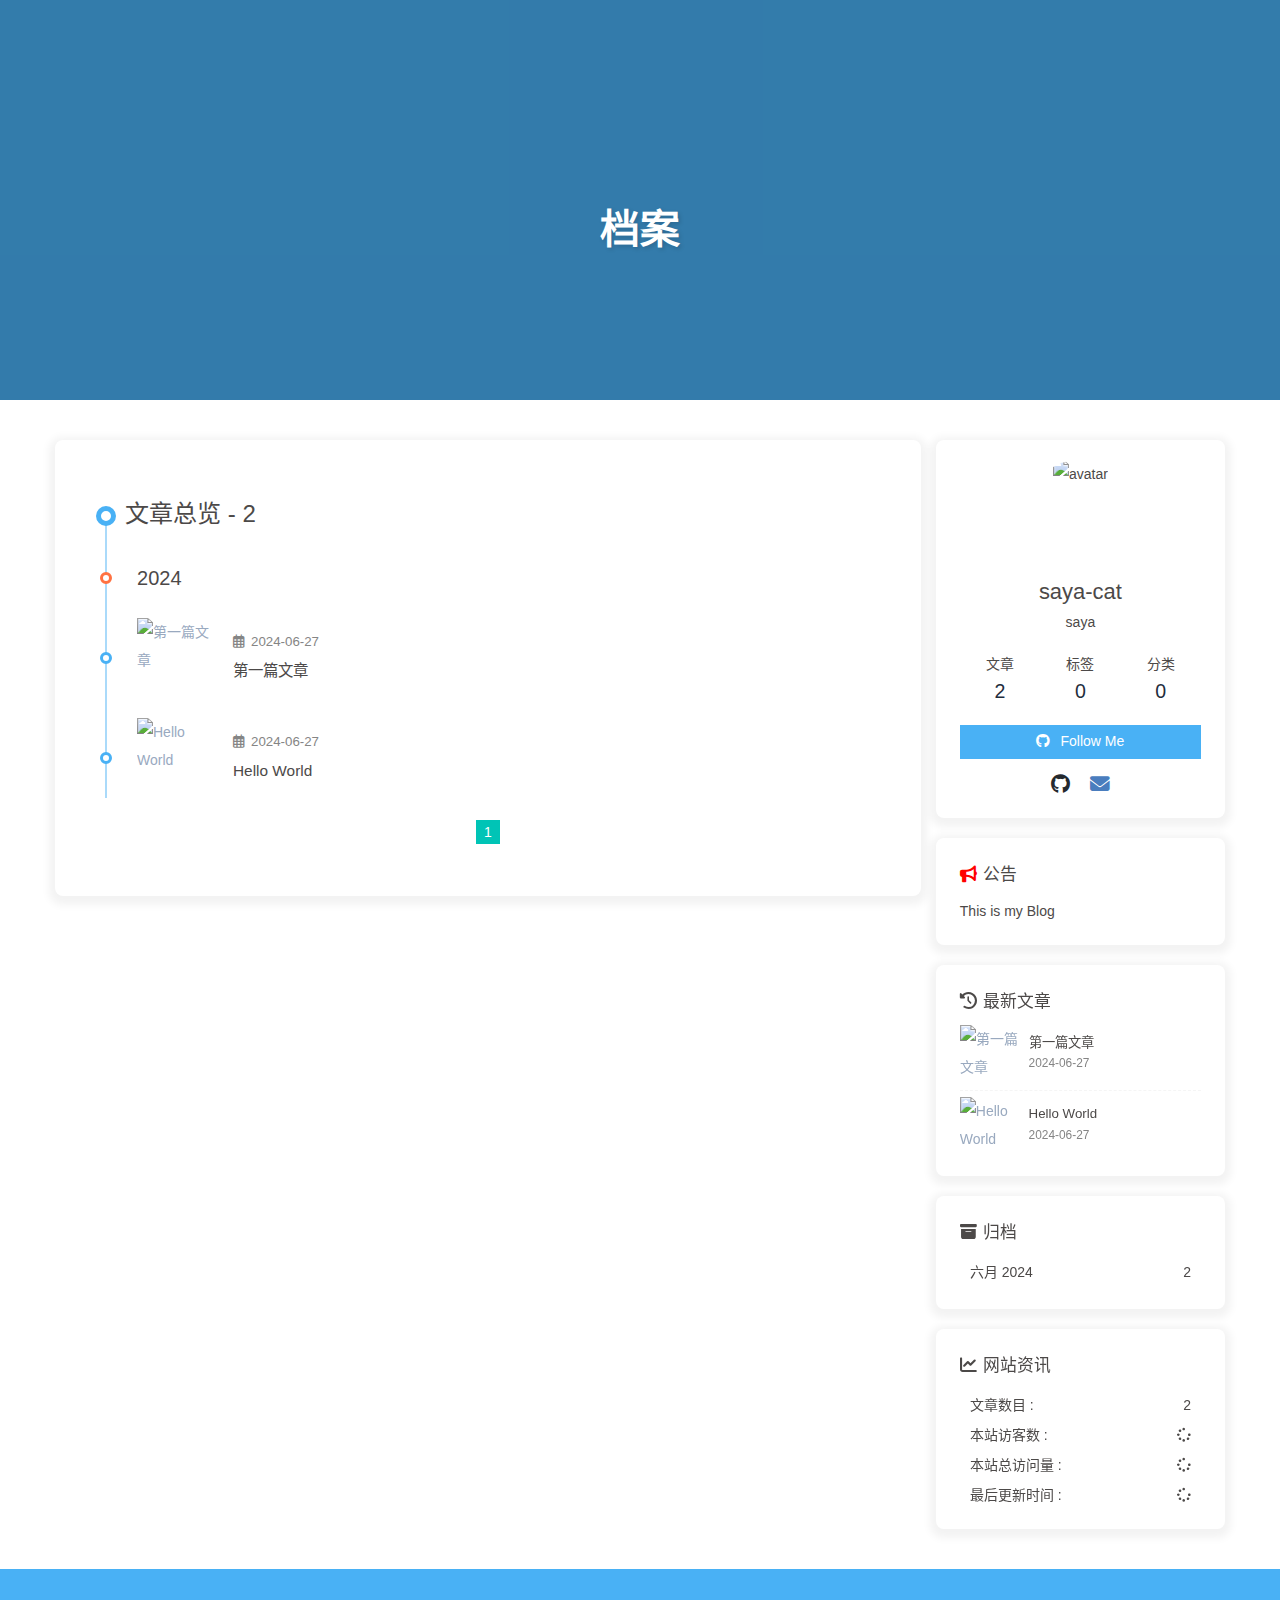
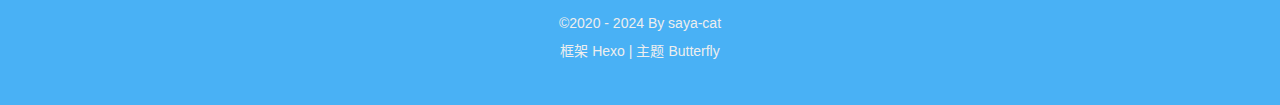
==== archives/index.html @ bbb2d553 "Site updated: 2024-06-28 21:58:36" ====
<!DOCTYPE html><html lang="zh-CN" data-theme="light"><head><meta charset="UTF-8"><meta http-equiv="X-UA-Compatible" content="IE=edge"><meta name="viewport" content="width=device-width, initial-scale=1.0,viewport-fit=cover"><title>档案 | 桜の白猫</title><meta name="author" content="saya-cat"><meta name="copyright" content="saya-cat"><meta name="format-detection" content="telephone=no"><meta name="theme-color" content="#ffffff"><meta name="description" content="saya">
<meta property="og:type" content="website">
<meta property="og:title" content="档案">
<meta property="og:url" content="http://example.com/archives/index.html">
<meta property="og:site_name" content="桜の白猫">
<meta property="og:description" content="saya">
<meta property="og:locale" content="zh_CN">
<meta property="og:image" content="https://cdn.jsdelivr.net/gh/saya-cat/cdn@master/img/custom/avatar.jpg">
<meta property="article:author" content="saya-cat">
<meta name="twitter:card" content="summary">
<meta name="twitter:image" content="https://cdn.jsdelivr.net/gh/saya-cat/cdn@master/img/custom/avatar.jpg"><link rel="shortcut icon" href="/img/favicon.png"><link rel="canonical" href="http://example.com/archives/index.html"><link rel="preconnect" href="//cdn.jsdelivr.net"/><link rel="preconnect" href="//busuanzi.ibruce.info"/><link rel="stylesheet" href="/css/index.css?v=4.13.0"><link rel="stylesheet" href="https://cdn.jsdelivr.net/npm/@fortawesome/fontawesome-free@6.5.1/css/all.min.css"><link rel="stylesheet" href="https://cdn.jsdelivr.net/npm/@fancyapps/ui@5.0.33/dist/fancybox/fancybox.min.css" media="print" onload="this.media='all'"><script>const GLOBAL_CONFIG = {
  root: '/',
  algolia: undefined,
  localSearch: undefined,
  translate: undefined,
  noticeOutdate: undefined,
  highlight: {"plugin":"highlight.js","highlightCopy":true,"highlightLang":true,"highlightHeightLimit":false},
  copy: {
    success: '复制成功',
    error: '复制错误',
    noSupport: '浏览器不支持'
  },
  relativeDate: {
    homepage: false,
    post: false
  },
  runtime: '',
  dateSuffix: {
    just: '刚刚',
    min: '分钟前',
    hour: '小时前',
    day: '天前',
    month: '个月前'
  },
  copyright: undefined,
  lightbox: 'fancybox',
  Snackbar: undefined,
  infinitegrid: {
    js: 'https://cdn.jsdelivr.net/npm/@egjs/infinitegrid@4.11.1/dist/infinitegrid.min.js',
    buttonText: '加载更多'
  },
  isPhotoFigcaption: false,
  islazyload: false,
  isAnchor: false,
  percent: {
    toc: true,
    rightside: false,
  },
  autoDarkmode: false
}</script><script id="config-diff">var GLOBAL_CONFIG_SITE = {
  title: '档案',
  isPost: false,
  isHome: false,
  isHighlightShrink: ,
  isToc: false,
  postUpdate: '2024-06-28 21:58:36'
}</script><script>(win=>{
      win.saveToLocal = {
        set: (key, value, ttl) => {
          if (ttl === 0) return
          const now = Date.now()
          const expiry = now + ttl * 86400000
          const item = {
            value,
            expiry
          }
          localStorage.setItem(key, JSON.stringify(item))
        },
      
        get: key => {
          const itemStr = localStorage.getItem(key)
      
          if (!itemStr) {
            return undefined
          }
          const item = JSON.parse(itemStr)
          const now = Date.now()
      
          if (now > item.expiry) {
            localStorage.removeItem(key)
            return undefined
          }
          return item.value
        }
      }
    
      win.getScript = (url, attr = {}) => new Promise((resolve, reject) => {
        const script = document.createElement('script')
        script.src = url
        script.async = true
        script.onerror = reject
        script.onload = script.onreadystatechange = function() {
          const loadState = this.readyState
          if (loadState && loadState !== 'loaded' && loadState !== 'complete') return
          script.onload = script.onreadystatechange = null
          resolve()
        }

        Object.keys(attr).forEach(key => {
          script.setAttribute(key, attr[key])
        })

        document.head.appendChild(script)
      })
    
      win.getCSS = (url, id = false) => new Promise((resolve, reject) => {
        const link = document.createElement('link')
        link.rel = 'stylesheet'
        link.href = url
        if (id) link.id = id
        link.onerror = reject
        link.onload = link.onreadystatechange = function() {
          const loadState = this.readyState
          if (loadState && loadState !== 'loaded' && loadState !== 'complete') return
          link.onload = link.onreadystatechange = null
          resolve()
        }
        document.head.appendChild(link)
      })
    
      win.activateDarkMode = () => {
        document.documentElement.setAttribute('data-theme', 'dark')
        if (document.querySelector('meta[name="theme-color"]') !== null) {
          document.querySelector('meta[name="theme-color"]').setAttribute('content', '#0d0d0d')
        }
      }
      win.activateLightMode = () => {
        document.documentElement.setAttribute('data-theme', 'light')
        if (document.querySelector('meta[name="theme-color"]') !== null) {
          document.querySelector('meta[name="theme-color"]').setAttribute('content', '#ffffff')
        }
      }
      const t = saveToLocal.get('theme')
    
        if (t === 'dark') activateDarkMode()
        else if (t === 'light') activateLightMode()
      
      const asideStatus = saveToLocal.get('aside-status')
      if (asideStatus !== undefined) {
        if (asideStatus === 'hide') {
          document.documentElement.classList.add('hide-aside')
        } else {
          document.documentElement.classList.remove('hide-aside')
        }
      }
    
      const detectApple = () => {
        if(/iPad|iPhone|iPod|Macintosh/.test(navigator.userAgent)){
          document.documentElement.classList.add('apple')
        }
      }
      detectApple()
    })(window)</script><meta name="generator" content="Hexo 7.2.0"></head><body><div id="sidebar"><div id="menu-mask"></div><div id="sidebar-menus"><div class="avatar-img is-center"><img src="https://cdn.jsdelivr.net/gh/saya-cat/cdn@master/img/custom/avatar.jpg" onerror="onerror=null;src='/img/friend_404.gif'" alt="avatar"/></div><div class="sidebar-site-data site-data is-center"><a href="/archives/"><div class="headline">文章</div><div class="length-num">2</div></a><a href="/tags/"><div class="headline">标签</div><div class="length-num">0</div></a><a href="/categories/"><div class="headline">分类</div><div class="length-num">0</div></a></div><hr class="custom-hr"/><div class="menus_items"><div class="menus_item"><a class="site-page" href="/"><i class="fa-fw fas fa-home"></i><span> 主页</span></a></div><div class="menus_item"><a class="site-page" href="/archives/"><i class="fa-fw fas fa-archive"></i><span> 档案</span></a></div><div class="menus_item"><a class="site-page" href="/tags/"><i class="fa-fw fas fa-tags"></i><span> 标签</span></a></div><div class="menus_item"><a class="site-page" href="/categories/"><i class="fa-fw fas fa-folder-open"></i><span> 分类</span></a></div><div class="menus_item"><a class="site-page group" href="javascript:void(0);"><i class="fa-fw fas fa-list"></i><span> 列表</span><i class="fas fa-chevron-down"></i></a><ul class="menus_item_child"><li><a class="site-page child" href="/music/"><i class="fa-fw fas fa-music"></i><span> 音乐</span></a></li><li><a class="site-page child" href="/movies/"><i class="fa-fw fas fa-video"></i><span> 电影</span></a></li></ul></div><div class="menus_item"><a class="site-page" href="/link/"><i class="fa-fw fas fa-link"></i><span> 友链</span></a></div><div class="menus_item"><a class="site-page" href="/about/"><i class="fa-fw fas fa-heart"></i><span> 关于</span></a></div></div></div></div><div class="page" id="body-wrap"><header class="not-home-page" id="page-header"><nav id="nav"><span id="blog-info"><a href="/" title="桜の白猫"><span class="site-name">桜の白猫</span></a></span><div id="menus"><div class="menus_items"><div class="menus_item"><a class="site-page" href="/"><i class="fa-fw fas fa-home"></i><span> 主页</span></a></div><div class="menus_item"><a class="site-page" href="/archives/"><i class="fa-fw fas fa-archive"></i><span> 档案</span></a></div><div class="menus_item"><a class="site-page" href="/tags/"><i class="fa-fw fas fa-tags"></i><span> 标签</span></a></div><div class="menus_item"><a class="site-page" href="/categories/"><i class="fa-fw fas fa-folder-open"></i><span> 分类</span></a></div><div class="menus_item"><a class="site-page group" href="javascript:void(0);"><i class="fa-fw fas fa-list"></i><span> 列表</span><i class="fas fa-chevron-down"></i></a><ul class="menus_item_child"><li><a class="site-page child" href="/music/"><i class="fa-fw fas fa-music"></i><span> 音乐</span></a></li><li><a class="site-page child" href="/movies/"><i class="fa-fw fas fa-video"></i><span> 电影</span></a></li></ul></div><div class="menus_item"><a class="site-page" href="/link/"><i class="fa-fw fas fa-link"></i><span> 友链</span></a></div><div class="menus_item"><a class="site-page" href="/about/"><i class="fa-fw fas fa-heart"></i><span> 关于</span></a></div></div><div id="toggle-menu"><a class="site-page" href="javascript:void(0);"><i class="fas fa-bars fa-fw"></i></a></div></div></nav><div id="page-site-info"><h1 id="site-title">档案</h1></div></header><main class="layout" id="content-inner"><div id="archive"><div class="article-sort-title">文章总览 - 2</div><div class="article-sort"><div class="article-sort-item year">2024</div><div class="article-sort-item"><a class="article-sort-item-img" href="/2024/06/27/2024-06-27-%E7%AC%AC%E4%B8%80%E7%AF%87%E6%96%87%E7%AB%A0/" title="第一篇文章"><img src="https://cdn.jsdelivr.net/gh/saya-cat/cdn@master/img/cover/(0).jpg.webp" alt="第一篇文章" onerror="this.onerror=null;this.src='/img/404.jpg'"></a><div class="article-sort-item-info"><div class="article-sort-item-time"><i class="far fa-calendar-alt"></i><time class="post-meta-date-created" datetime="2024-06-27T03:56:48.970Z" title="发表于 2024-06-27 11:56:48">2024-06-27</time></div><a class="article-sort-item-title" href="/2024/06/27/2024-06-27-%E7%AC%AC%E4%B8%80%E7%AF%87%E6%96%87%E7%AB%A0/" title="第一篇文章">第一篇文章</a></div></div><div class="article-sort-item"><a class="article-sort-item-img" href="/2024/06/27/hello-world/" title="Hello World"><img src="https://cdn.jsdelivr.net/gh/saya-cat/cdn@master/img/cover/(0).jpg.webp" alt="Hello World" onerror="this.onerror=null;this.src='/img/404.jpg'"></a><div class="article-sort-item-info"><div class="article-sort-item-time"><i class="far fa-calendar-alt"></i><time class="post-meta-date-created" datetime="2024-06-27T03:28:30.256Z" title="发表于 2024-06-27 11:28:30">2024-06-27</time></div><a class="article-sort-item-title" href="/2024/06/27/hello-world/" title="Hello World">Hello World</a></div></div></div><nav id="pagination"><div class="pagination"><span class="page-number current">1</span></div></nav></div><div class="aside-content" id="aside-content"><div class="card-widget card-info"><div class="is-center"><div class="avatar-img"><img src="https://cdn.jsdelivr.net/gh/saya-cat/cdn@master/img/custom/avatar.jpg" onerror="this.onerror=null;this.src='/img/friend_404.gif'" alt="avatar"/></div><div class="author-info__name">saya-cat</div><div class="author-info__description">saya</div></div><div class="card-info-data site-data is-center"><a href="/archives/"><div class="headline">文章</div><div class="length-num">2</div></a><a href="/tags/"><div class="headline">标签</div><div class="length-num">0</div></a><a href="/categories/"><div class="headline">分类</div><div class="length-num">0</div></a></div><a id="card-info-btn" target="_blank" rel="noopener" href="https://github.com/xxxxxx"><i class="fab fa-github"></i><span>Follow Me</span></a><div class="card-info-social-icons is-center"><a class="social-icon" href="https://github.com/saya-cat" target="_blank" title="Github"><i class="fab fa-github" style="color: #24292e;"></i></a><a class="social-icon" href="mailto:13123343229@gmail.com" target="_blank" title="Email"><i class="fas fa-envelope" style="color: #4a7dbe;"></i></a></div></div><div class="card-widget card-announcement"><div class="item-headline"><i class="fas fa-bullhorn fa-shake"></i><span>公告</span></div><div class="announcement_content">This is my Blog</div></div><div class="sticky_layout"><div class="card-widget card-recent-post"><div class="item-headline"><i class="fas fa-history"></i><span>最新文章</span></div><div class="aside-list"><div class="aside-list-item"><a class="thumbnail" href="/2024/06/27/2024-06-27-%E7%AC%AC%E4%B8%80%E7%AF%87%E6%96%87%E7%AB%A0/" title="第一篇文章"><img src="https://cdn.jsdelivr.net/gh/saya-cat/cdn@master/img/cover/(0).jpg.webp" onerror="this.onerror=null;this.src='/img/404.jpg'" alt="第一篇文章"/></a><div class="content"><a class="title" href="/2024/06/27/2024-06-27-%E7%AC%AC%E4%B8%80%E7%AF%87%E6%96%87%E7%AB%A0/" title="第一篇文章">第一篇文章</a><time datetime="2024-06-27T03:56:48.970Z" title="发表于 2024-06-27 11:56:48">2024-06-27</time></div></div><div class="aside-list-item"><a class="thumbnail" href="/2024/06/27/hello-world/" title="Hello World"><img src="https://cdn.jsdelivr.net/gh/saya-cat/cdn@master/img/cover/(0).jpg.webp" onerror="this.onerror=null;this.src='/img/404.jpg'" alt="Hello World"/></a><div class="content"><a class="title" href="/2024/06/27/hello-world/" title="Hello World">Hello World</a><time datetime="2024-06-27T03:28:30.256Z" title="发表于 2024-06-27 11:28:30">2024-06-27</time></div></div></div></div><div class="card-widget card-archives"><div class="item-headline"><i class="fas fa-archive"></i><span>归档</span></div><ul class="card-archive-list"><li class="card-archive-list-item"><a class="card-archive-list-link" href="/archives/2024/06/"><span class="card-archive-list-date">六月 2024</span><span class="card-archive-list-count">2</span></a></li></ul></div><div class="card-widget card-webinfo"><div class="item-headline"><i class="fas fa-chart-line"></i><span>网站资讯</span></div><div class="webinfo"><div class="webinfo-item"><div class="item-name">文章数目 :</div><div class="item-count">2</div></div><div class="webinfo-item"><div class="item-name">本站访客数 :</div><div class="item-count" id="busuanzi_value_site_uv"><i class="fa-solid fa-spinner fa-spin"></i></div></div><div class="webinfo-item"><div class="item-name">本站总访问量 :</div><div class="item-count" id="busuanzi_value_site_pv"><i class="fa-solid fa-spinner fa-spin"></i></div></div><div class="webinfo-item"><div class="item-name">最后更新时间 :</div><div class="item-count" id="last-push-date" data-lastPushDate="2024-06-28T13:58:36.071Z"><i class="fa-solid fa-spinner fa-spin"></i></div></div></div></div></div></div></main><footer id="footer"><div id="footer-wrap"><div class="copyright">&copy;2020 - 2024 By saya-cat</div><div class="framework-info"><span>框架 </span><a target="_blank" rel="noopener" href="https://hexo.io">Hexo</a><span class="footer-separator">|</span><span>主题 </span><a target="_blank" rel="noopener" href="https://github.com/jerryc127/hexo-theme-butterfly">Butterfly</a></div></div></footer></div><div id="rightside"><div id="rightside-config-hide"><button id="darkmode" type="button" title="浅色和深色模式转换"><i class="fas fa-adjust"></i></button><button id="hide-aside-btn" type="button" title="单栏和双栏切换"><i class="fas fa-arrows-alt-h"></i></button></div><div id="rightside-config-show"><button id="rightside-config" type="button" title="设置"><i class="fas fa-cog fa-spin"></i></button><button id="go-up" type="button" title="回到顶部"><span class="scroll-percent"></span><i class="fas fa-arrow-up"></i></button></div></div><div><script src="/js/utils.js?v=4.13.0"></script><script src="/js/main.js?v=4.13.0"></script><script src="https://cdn.jsdelivr.net/npm/@fancyapps/ui@5.0.33/dist/fancybox/fancybox.umd.min.js"></script><div class="js-pjax"></div><script async data-pjax src="//busuanzi.ibruce.info/busuanzi/2.3/busuanzi.pure.mini.js"></script></div></body></html>
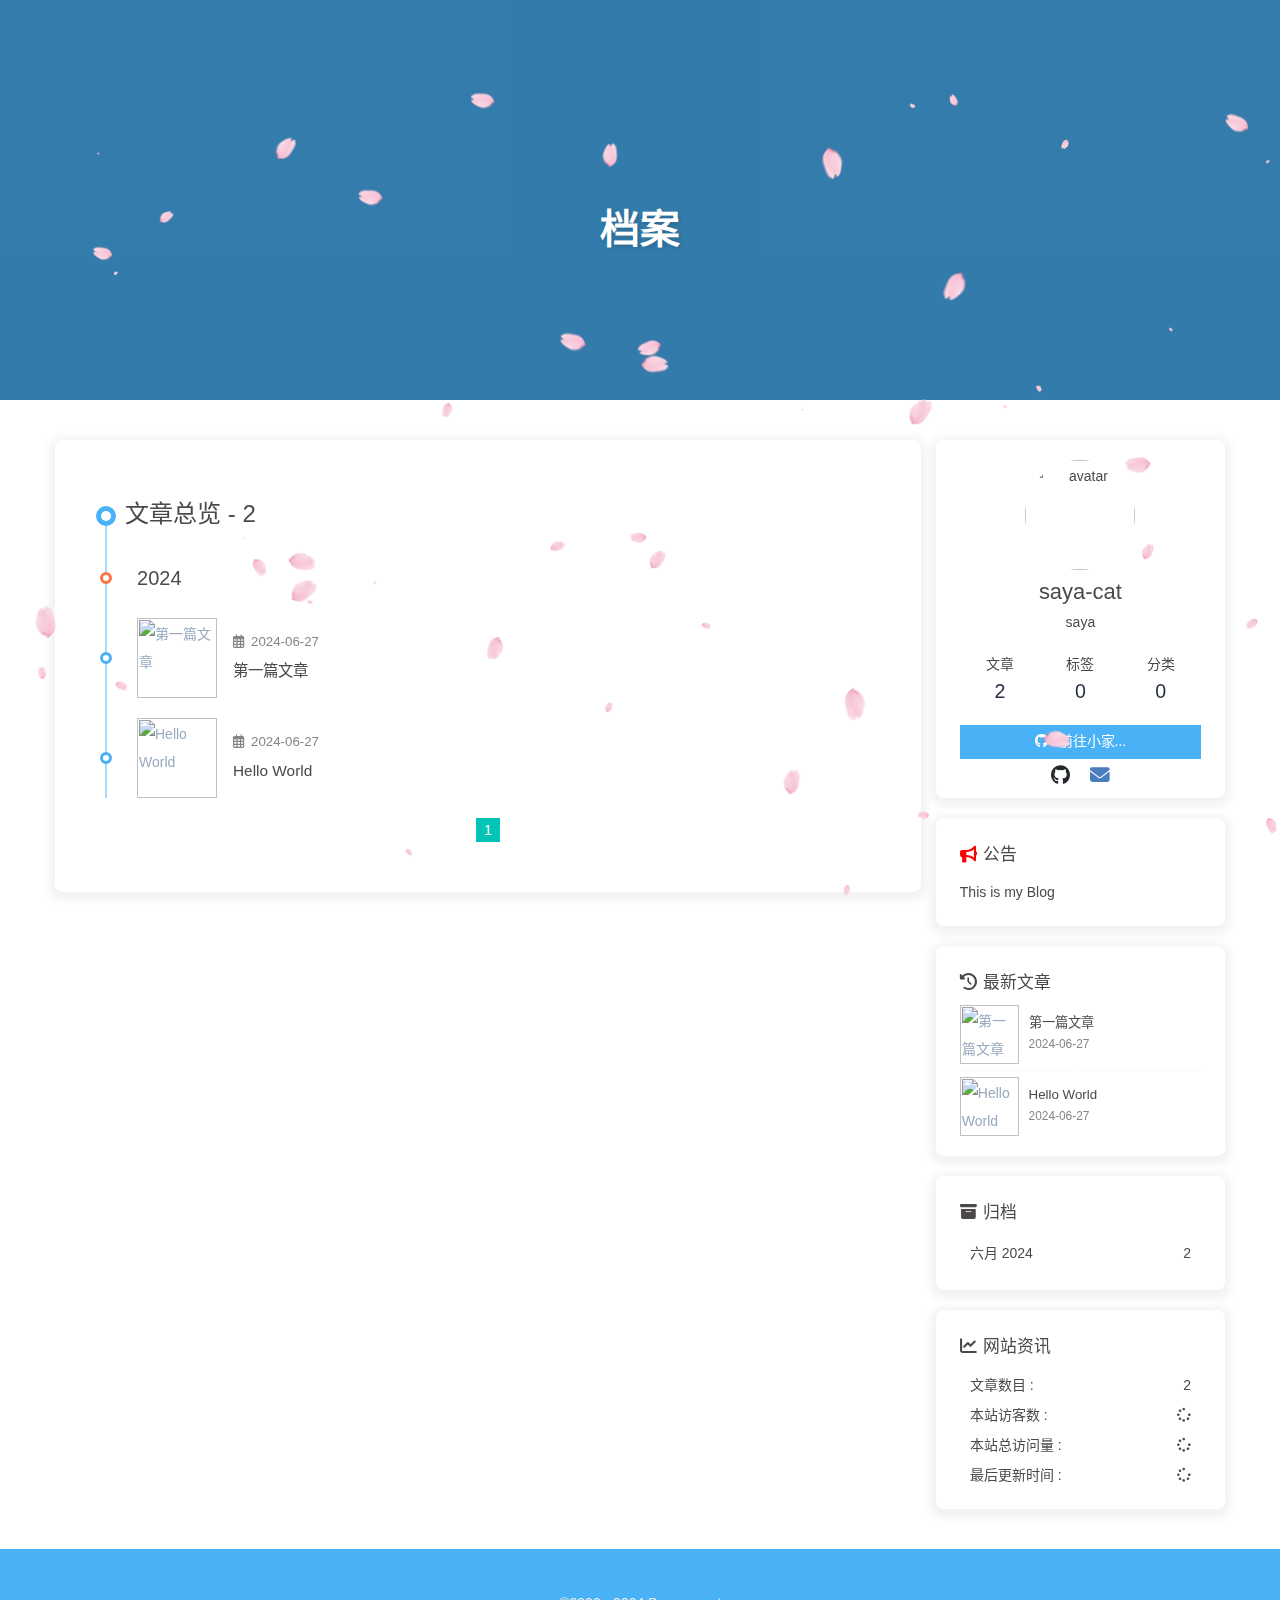
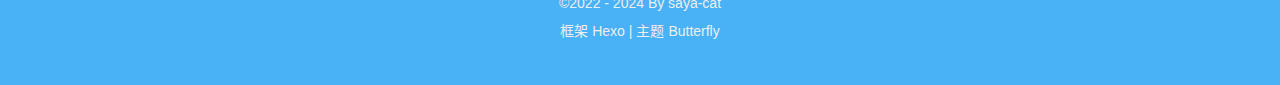
==== commit edf1b9c0: "Site updated: 2024-06-30 14:19:20" ====
--- a/archives/index.html
+++ b/archives/index.html
@@ -1,4 +1,4 @@
-<!DOCTYPE html><html lang="zh-CN" data-theme="light"><head><meta charset="UTF-8"><meta http-equiv="X-UA-Compatible" content="IE=edge"><meta name="viewport" content="width=device-width, initial-scale=1.0,viewport-fit=cover"><title>档案 | 桜の白猫</title><meta name="author" content="saya-cat"><meta name="copyright" content="saya-cat"><meta name="format-detection" content="telephone=no"><meta name="theme-color" content="#ffffff"><meta name="description" content="saya">
+<script type="text/javascript" src="/js/crash_cheat.js"></script><!DOCTYPE html><html lang="zh-CN" data-theme="light"><head><meta charset="UTF-8"><meta http-equiv="X-UA-Compatible" content="IE=edge"><meta name="viewport" content="width=device-width, initial-scale=1.0,viewport-fit=cover"><title>档案 | 桜の白猫</title><meta name="author" content="saya-cat"><meta name="copyright" content="saya-cat"><meta name="format-detection" content="telephone=no"><meta name="theme-color" content="#ffffff"><meta name="description" content="saya">
 <meta property="og:type" content="website">
 <meta property="og:title" content="档案">
 <meta property="og:url" content="http://example.com/archives/index.html">
@@ -7,6 +7,7 @@
 <meta property="og:locale" content="zh_CN">
 <meta property="og:image" content="https://cdn.jsdelivr.net/gh/saya-cat/cdn@master/img/custom/avatar.jpg">
 <meta property="article:author" content="saya-cat">
+<meta property="article:tag" content="生活是如此的压抑">
 <meta name="twitter:card" content="summary">
 <meta name="twitter:image" content="https://cdn.jsdelivr.net/gh/saya-cat/cdn@master/img/custom/avatar.jpg"><link rel="shortcut icon" href="/img/favicon.png"><link rel="canonical" href="http://example.com/archives/index.html"><link rel="preconnect" href="//cdn.jsdelivr.net"/><link rel="preconnect" href="//busuanzi.ibruce.info"/><link rel="stylesheet" href="/css/index.css?v=4.13.0"><link rel="stylesheet" href="https://cdn.jsdelivr.net/npm/@fortawesome/fontawesome-free@6.5.1/css/all.min.css"><link rel="stylesheet" href="https://cdn.jsdelivr.net/npm/@fancyapps/ui@5.0.33/dist/fancybox/fancybox.min.css" media="print" onload="this.media='all'"><script>const GLOBAL_CONFIG = {
   root: '/',
@@ -53,7 +54,7 @@
   isHome: false,
   isHighlightShrink: ,
   isToc: false,
-  postUpdate: '2024-06-28 21:58:36'
+  postUpdate: '2024-06-30 14:19:13'
 }</script><script>(win=>{
       win.saveToLocal = {
         set: (key, value, ttl) => {
@@ -150,4 +151,4 @@
         }
       }
       detectApple()
-    })(window)</script><meta name="generator" content="Hexo 7.2.0"></head><body><div id="sidebar"><div id="menu-mask"></div><div id="sidebar-menus"><div class="avatar-img is-center"><img src="https://cdn.jsdelivr.net/gh/saya-cat/cdn@master/img/custom/avatar.jpg" onerror="onerror=null;src='/img/friend_404.gif'" alt="avatar"/></div><div class="sidebar-site-data site-data is-center"><a href="/archives/"><div class="headline">文章</div><div class="length-num">2</div></a><a href="/tags/"><div class="headline">标签</div><div class="length-num">0</div></a><a href="/categories/"><div class="headline">分类</div><div class="length-num">0</div></a></div><hr class="custom-hr"/><div class="menus_items"><div class="menus_item"><a class="site-page" href="/"><i class="fa-fw fas fa-home"></i><span> 主页</span></a></div><div class="menus_item"><a class="site-page" href="/archives/"><i class="fa-fw fas fa-archive"></i><span> 档案</span></a></div><div class="menus_item"><a class="site-page" href="/tags/"><i class="fa-fw fas fa-tags"></i><span> 标签</span></a></div><div class="menus_item"><a class="site-page" href="/categories/"><i class="fa-fw fas fa-folder-open"></i><span> 分类</span></a></div><div class="menus_item"><a class="site-page group" href="javascript:void(0);"><i class="fa-fw fas fa-list"></i><span> 列表</span><i class="fas fa-chevron-down"></i></a><ul class="menus_item_child"><li><a class="site-page child" href="/music/"><i class="fa-fw fas fa-music"></i><span> 音乐</span></a></li><li><a class="site-page child" href="/movies/"><i class="fa-fw fas fa-video"></i><span> 电影</span></a></li></ul></div><div class="menus_item"><a class="site-page" href="/link/"><i class="fa-fw fas fa-link"></i><span> 友链</span></a></div><div class="menus_item"><a class="site-page" href="/about/"><i class="fa-fw fas fa-heart"></i><span> 关于</span></a></div></div></div></div><div class="page" id="body-wrap"><header class="not-home-page" id="page-header"><nav id="nav"><span id="blog-info"><a href="/" title="桜の白猫"><span class="site-name">桜の白猫</span></a></span><div id="menus"><div class="menus_items"><div class="menus_item"><a class="site-page" href="/"><i class="fa-fw fas fa-home"></i><span> 主页</span></a></div><div class="menus_item"><a class="site-page" href="/archives/"><i class="fa-fw fas fa-archive"></i><span> 档案</span></a></div><div class="menus_item"><a class="site-page" href="/tags/"><i class="fa-fw fas fa-tags"></i><span> 标签</span></a></div><div class="menus_item"><a class="site-page" href="/categories/"><i class="fa-fw fas fa-folder-open"></i><span> 分类</span></a></div><div class="menus_item"><a class="site-page group" href="javascript:void(0);"><i class="fa-fw fas fa-list"></i><span> 列表</span><i class="fas fa-chevron-down"></i></a><ul class="menus_item_child"><li><a class="site-page child" href="/music/"><i class="fa-fw fas fa-music"></i><span> 音乐</span></a></li><li><a class="site-page child" href="/movies/"><i class="fa-fw fas fa-video"></i><span> 电影</span></a></li></ul></div><div class="menus_item"><a class="site-page" href="/link/"><i class="fa-fw fas fa-link"></i><span> 友链</span></a></div><div class="menus_item"><a class="site-page" href="/about/"><i class="fa-fw fas fa-heart"></i><span> 关于</span></a></div></div><div id="toggle-menu"><a class="site-page" href="javascript:void(0);"><i class="fas fa-bars fa-fw"></i></a></div></div></nav><div id="page-site-info"><h1 id="site-title">档案</h1></div></header><main class="layout" id="content-inner"><div id="archive"><div class="article-sort-title">文章总览 - 2</div><div class="article-sort"><div class="article-sort-item year">2024</div><div class="article-sort-item"><a class="article-sort-item-img" href="/2024/06/27/2024-06-27-%E7%AC%AC%E4%B8%80%E7%AF%87%E6%96%87%E7%AB%A0/" title="第一篇文章"><img src="https://cdn.jsdelivr.net/gh/saya-cat/cdn@master/img/cover/(0).jpg.webp" alt="第一篇文章" onerror="this.onerror=null;this.src='/img/404.jpg'"></a><div class="article-sort-item-info"><div class="article-sort-item-time"><i class="far fa-calendar-alt"></i><time class="post-meta-date-created" datetime="2024-06-27T03:56:48.970Z" title="发表于 2024-06-27 11:56:48">2024-06-27</time></div><a class="article-sort-item-title" href="/2024/06/27/2024-06-27-%E7%AC%AC%E4%B8%80%E7%AF%87%E6%96%87%E7%AB%A0/" title="第一篇文章">第一篇文章</a></div></div><div class="article-sort-item"><a class="article-sort-item-img" href="/2024/06/27/hello-world/" title="Hello World"><img src="https://cdn.jsdelivr.net/gh/saya-cat/cdn@master/img/cover/(0).jpg.webp" alt="Hello World" onerror="this.onerror=null;this.src='/img/404.jpg'"></a><div class="article-sort-item-info"><div class="article-sort-item-time"><i class="far fa-calendar-alt"></i><time class="post-meta-date-created" datetime="2024-06-27T03:28:30.256Z" title="发表于 2024-06-27 11:28:30">2024-06-27</time></div><a class="article-sort-item-title" href="/2024/06/27/hello-world/" title="Hello World">Hello World</a></div></div></div><nav id="pagination"><div class="pagination"><span class="page-number current">1</span></div></nav></div><div class="aside-content" id="aside-content"><div class="card-widget card-info"><div class="is-center"><div class="avatar-img"><img src="https://cdn.jsdelivr.net/gh/saya-cat/cdn@master/img/custom/avatar.jpg" onerror="this.onerror=null;this.src='/img/friend_404.gif'" alt="avatar"/></div><div class="author-info__name">saya-cat</div><div class="author-info__description">saya</div></div><div class="card-info-data site-data is-center"><a href="/archives/"><div class="headline">文章</div><div class="length-num">2</div></a><a href="/tags/"><div class="headline">标签</div><div class="length-num">0</div></a><a href="/categories/"><div class="headline">分类</div><div class="length-num">0</div></a></div><a id="card-info-btn" target="_blank" rel="noopener" href="https://github.com/xxxxxx"><i class="fab fa-github"></i><span>Follow Me</span></a><div class="card-info-social-icons is-center"><a class="social-icon" href="https://github.com/saya-cat" target="_blank" title="Github"><i class="fab fa-github" style="color: #24292e;"></i></a><a class="social-icon" href="mailto:13123343229@gmail.com" target="_blank" title="Email"><i class="fas fa-envelope" style="color: #4a7dbe;"></i></a></div></div><div class="card-widget card-announcement"><div class="item-headline"><i class="fas fa-bullhorn fa-shake"></i><span>公告</span></div><div class="announcement_content">This is my Blog</div></div><div class="sticky_layout"><div class="card-widget card-recent-post"><div class="item-headline"><i class="fas fa-history"></i><span>最新文章</span></div><div class="aside-list"><div class="aside-list-item"><a class="thumbnail" href="/2024/06/27/2024-06-27-%E7%AC%AC%E4%B8%80%E7%AF%87%E6%96%87%E7%AB%A0/" title="第一篇文章"><img src="https://cdn.jsdelivr.net/gh/saya-cat/cdn@master/img/cover/(0).jpg.webp" onerror="this.onerror=null;this.src='/img/404.jpg'" alt="第一篇文章"/></a><div class="content"><a class="title" href="/2024/06/27/2024-06-27-%E7%AC%AC%E4%B8%80%E7%AF%87%E6%96%87%E7%AB%A0/" title="第一篇文章">第一篇文章</a><time datetime="2024-06-27T03:56:48.970Z" title="发表于 2024-06-27 11:56:48">2024-06-27</time></div></div><div class="aside-list-item"><a class="thumbnail" href="/2024/06/27/hello-world/" title="Hello World"><img src="https://cdn.jsdelivr.net/gh/saya-cat/cdn@master/img/cover/(0).jpg.webp" onerror="this.onerror=null;this.src='/img/404.jpg'" alt="Hello World"/></a><div class="content"><a class="title" href="/2024/06/27/hello-world/" title="Hello World">Hello World</a><time datetime="2024-06-27T03:28:30.256Z" title="发表于 2024-06-27 11:28:30">2024-06-27</time></div></div></div></div><div class="card-widget card-archives"><div class="item-headline"><i class="fas fa-archive"></i><span>归档</span></div><ul class="card-archive-list"><li class="card-archive-list-item"><a class="card-archive-list-link" href="/archives/2024/06/"><span class="card-archive-list-date">六月 2024</span><span class="card-archive-list-count">2</span></a></li></ul></div><div class="card-widget card-webinfo"><div class="item-headline"><i class="fas fa-chart-line"></i><span>网站资讯</span></div><div class="webinfo"><div class="webinfo-item"><div class="item-name">文章数目 :</div><div class="item-count">2</div></div><div class="webinfo-item"><div class="item-name">本站访客数 :</div><div class="item-count" id="busuanzi_value_site_uv"><i class="fa-solid fa-spinner fa-spin"></i></div></div><div class="webinfo-item"><div class="item-name">本站总访问量 :</div><div class="item-count" id="busuanzi_value_site_pv"><i class="fa-solid fa-spinner fa-spin"></i></div></div><div class="webinfo-item"><div class="item-name">最后更新时间 :</div><div class="item-count" id="last-push-date" data-lastPushDate="2024-06-28T13:58:36.071Z"><i class="fa-solid fa-spinner fa-spin"></i></div></div></div></div></div></div></main><footer id="footer"><div id="footer-wrap"><div class="copyright">&copy;2020 - 2024 By saya-cat</div><div class="framework-info"><span>框架 </span><a target="_blank" rel="noopener" href="https://hexo.io">Hexo</a><span class="footer-separator">|</span><span>主题 </span><a target="_blank" rel="noopener" href="https://github.com/jerryc127/hexo-theme-butterfly">Butterfly</a></div></div></footer></div><div id="rightside"><div id="rightside-config-hide"><button id="darkmode" type="button" title="浅色和深色模式转换"><i class="fas fa-adjust"></i></button><button id="hide-aside-btn" type="button" title="单栏和双栏切换"><i class="fas fa-arrows-alt-h"></i></button></div><div id="rightside-config-show"><button id="rightside-config" type="button" title="设置"><i class="fas fa-cog fa-spin"></i></button><button id="go-up" type="button" title="回到顶部"><span class="scroll-percent"></span><i class="fas fa-arrow-up"></i></button></div></div><div><script src="/js/utils.js?v=4.13.0"></script><script src="/js/main.js?v=4.13.0"></script><script src="https://cdn.jsdelivr.net/npm/@fancyapps/ui@5.0.33/dist/fancybox/fancybox.umd.min.js"></script><div class="js-pjax"></div><script async data-pjax src="//busuanzi.ibruce.info/busuanzi/2.3/busuanzi.pure.mini.js"></script></div></body></html>+    })(window)</script><meta name="generator" content="Hexo 7.2.0"></head><body><div id="web_bg"></div><div id="sidebar"><div id="menu-mask"></div><div id="sidebar-menus"><div class="avatar-img is-center"><img src="https://cdn.jsdelivr.net/gh/saya-cat/cdn@master/img/custom/avatar.jpg" onerror="onerror=null;src='/img/friend_404.gif'" alt="avatar"/></div><div class="sidebar-site-data site-data is-center"><a href="/archives/"><div class="headline">文章</div><div class="length-num">2</div></a><a href="/tags/"><div class="headline">标签</div><div class="length-num">0</div></a><a href="/categories/"><div class="headline">分类</div><div class="length-num">0</div></a></div><hr class="custom-hr"/><div class="menus_items"><div class="menus_item"><a class="site-page" href="/"><i class="fa-fw fas fa-home"></i><span> 主页</span></a></div><div class="menus_item"><a class="site-page" href="/archives/"><i class="fa-fw fas fa-archive"></i><span> 档案</span></a></div><div class="menus_item"><a class="site-page" href="/tags/"><i class="fa-fw fas fa-tags"></i><span> 标签</span></a></div><div class="menus_item"><a class="site-page" href="/categories/"><i class="fa-fw fas fa-folder-open"></i><span> 分类</span></a></div><div class="menus_item"><a class="site-page group" href="javascript:void(0);"><i class="fa-fw fas fa-list"></i><span> 列表</span><i class="fas fa-chevron-down"></i></a><ul class="menus_item_child"><li><a class="site-page child" href="/music/"><i class="fa-fw fas fa-music"></i><span> 音乐</span></a></li><li><a class="site-page child" href="/movies/"><i class="fa-fw fas fa-video"></i><span> 电影</span></a></li></ul></div><div class="menus_item"><a class="site-page" href="/link/"><i class="fa-fw fas fa-link"></i><span> 友链</span></a></div><div class="menus_item"><a class="site-page" href="/about/"><i class="fa-fw fas fa-heart"></i><span> 关于</span></a></div></div></div></div><div class="page" id="body-wrap"><header class="not-home-page" id="page-header"><nav id="nav"><span id="blog-info"><a href="/" title="桜の白猫"><span class="site-name">桜の白猫</span></a></span><div id="menus"><div class="menus_items"><div class="menus_item"><a class="site-page" href="/"><i class="fa-fw fas fa-home"></i><span> 主页</span></a></div><div class="menus_item"><a class="site-page" href="/archives/"><i class="fa-fw fas fa-archive"></i><span> 档案</span></a></div><div class="menus_item"><a class="site-page" href="/tags/"><i class="fa-fw fas fa-tags"></i><span> 标签</span></a></div><div class="menus_item"><a class="site-page" href="/categories/"><i class="fa-fw fas fa-folder-open"></i><span> 分类</span></a></div><div class="menus_item"><a class="site-page group" href="javascript:void(0);"><i class="fa-fw fas fa-list"></i><span> 列表</span><i class="fas fa-chevron-down"></i></a><ul class="menus_item_child"><li><a class="site-page child" href="/music/"><i class="fa-fw fas fa-music"></i><span> 音乐</span></a></li><li><a class="site-page child" href="/movies/"><i class="fa-fw fas fa-video"></i><span> 电影</span></a></li></ul></div><div class="menus_item"><a class="site-page" href="/link/"><i class="fa-fw fas fa-link"></i><span> 友链</span></a></div><div class="menus_item"><a class="site-page" href="/about/"><i class="fa-fw fas fa-heart"></i><span> 关于</span></a></div></div><div id="toggle-menu"><a class="site-page" href="javascript:void(0);"><i class="fas fa-bars fa-fw"></i></a></div></div></nav><div id="page-site-info"><h1 id="site-title">档案</h1></div></header><main class="layout" id="content-inner"><div id="archive"><div class="article-sort-title">文章总览 - 2</div><div class="article-sort"><div class="article-sort-item year">2024</div><div class="article-sort-item"><a class="article-sort-item-img" href="/2024/06/27/2024-06-27-%E7%AC%AC%E4%B8%80%E7%AF%87%E6%96%87%E7%AB%A0/" title="第一篇文章"><img src="https://cdn.jsdelivr.net/gh/saya-cat/cdn@master/img/cover/(2).jpg.webp" alt="第一篇文章" onerror="this.onerror=null;this.src='/img/404.jpg'"></a><div class="article-sort-item-info"><div class="article-sort-item-time"><i class="far fa-calendar-alt"></i><time class="post-meta-date-created" datetime="2024-06-27T03:56:48.970Z" title="发表于 2024-06-27 11:56:48">2024-06-27</time></div><a class="article-sort-item-title" href="/2024/06/27/2024-06-27-%E7%AC%AC%E4%B8%80%E7%AF%87%E6%96%87%E7%AB%A0/" title="第一篇文章">第一篇文章</a></div></div><div class="article-sort-item"><a class="article-sort-item-img" href="/2024/06/27/hello-world/" title="Hello World"><img src="https://cdn.jsdelivr.net/gh/saya-cat/cdn@master/img/cover/(4).jpg.webp" alt="Hello World" onerror="this.onerror=null;this.src='/img/404.jpg'"></a><div class="article-sort-item-info"><div class="article-sort-item-time"><i class="far fa-calendar-alt"></i><time class="post-meta-date-created" datetime="2024-06-27T03:28:30.256Z" title="发表于 2024-06-27 11:28:30">2024-06-27</time></div><a class="article-sort-item-title" href="/2024/06/27/hello-world/" title="Hello World">Hello World</a></div></div></div><nav id="pagination"><div class="pagination"><span class="page-number current">1</span></div></nav></div><div class="aside-content" id="aside-content"><div class="card-widget card-info"><div class="is-center"><div class="avatar-img"><img src="https://cdn.jsdelivr.net/gh/saya-cat/cdn@master/img/custom/avatar.jpg" onerror="this.onerror=null;this.src='/img/friend_404.gif'" alt="avatar"/></div><div class="author-info__name">saya-cat</div><div class="author-info__description">saya</div></div><div class="card-info-data site-data is-center"><a href="/archives/"><div class="headline">文章</div><div class="length-num">2</div></a><a href="/tags/"><div class="headline">标签</div><div class="length-num">0</div></a><a href="/categories/"><div class="headline">分类</div><div class="length-num">0</div></a></div><a id="card-info-btn" target="_blank" rel="noopener" href="https://github.com/saya-cat"><i class="fab fa-github"></i><span>前往小家...</span></a><div class="card-info-social-icons is-center"><a class="social-icon" href="https://github.com/saya-cat" target="_blank" title="Github"><i class="fab fa-github" style="color: #24292e;"></i></a><a class="social-icon" href="mailto:13123343229@gmail.com" target="_blank" title="Email"><i class="fas fa-envelope" style="color: #4a7dbe;"></i></a></div></div><div class="card-widget card-announcement"><div class="item-headline"><i class="fas fa-bullhorn fa-shake"></i><span>公告</span></div><div class="announcement_content">This is my Blog</div></div><div class="sticky_layout"><div class="card-widget card-recent-post"><div class="item-headline"><i class="fas fa-history"></i><span>最新文章</span></div><div class="aside-list"><div class="aside-list-item"><a class="thumbnail" href="/2024/06/27/2024-06-27-%E7%AC%AC%E4%B8%80%E7%AF%87%E6%96%87%E7%AB%A0/" title="第一篇文章"><img src="https://cdn.jsdelivr.net/gh/saya-cat/cdn@master/img/cover/(2).jpg.webp" onerror="this.onerror=null;this.src='/img/404.jpg'" alt="第一篇文章"/></a><div class="content"><a class="title" href="/2024/06/27/2024-06-27-%E7%AC%AC%E4%B8%80%E7%AF%87%E6%96%87%E7%AB%A0/" title="第一篇文章">第一篇文章</a><time datetime="2024-06-27T03:56:48.970Z" title="发表于 2024-06-27 11:56:48">2024-06-27</time></div></div><div class="aside-list-item"><a class="thumbnail" href="/2024/06/27/hello-world/" title="Hello World"><img src="https://cdn.jsdelivr.net/gh/saya-cat/cdn@master/img/cover/(4).jpg.webp" onerror="this.onerror=null;this.src='/img/404.jpg'" alt="Hello World"/></a><div class="content"><a class="title" href="/2024/06/27/hello-world/" title="Hello World">Hello World</a><time datetime="2024-06-27T03:28:30.256Z" title="发表于 2024-06-27 11:28:30">2024-06-27</time></div></div></div></div><div class="card-widget card-archives"><div class="item-headline"><i class="fas fa-archive"></i><span>归档</span></div><ul class="card-archive-list"><li class="card-archive-list-item"><a class="card-archive-list-link" href="/archives/2024/06/"><span class="card-archive-list-date">六月 2024</span><span class="card-archive-list-count">2</span></a></li></ul></div><div class="card-widget card-webinfo"><div class="item-headline"><i class="fas fa-chart-line"></i><span>网站资讯</span></div><div class="webinfo"><div class="webinfo-item"><div class="item-name">文章数目 :</div><div class="item-count">2</div></div><div class="webinfo-item"><div class="item-name">本站访客数 :</div><div class="item-count" id="busuanzi_value_site_uv"><i class="fa-solid fa-spinner fa-spin"></i></div></div><div class="webinfo-item"><div class="item-name">本站总访问量 :</div><div class="item-count" id="busuanzi_value_site_pv"><i class="fa-solid fa-spinner fa-spin"></i></div></div><div class="webinfo-item"><div class="item-name">最后更新时间 :</div><div class="item-count" id="last-push-date" data-lastPushDate="2024-06-30T06:19:13.531Z"><i class="fa-solid fa-spinner fa-spin"></i></div></div></div></div></div></div></main><footer id="footer"><div id="footer-wrap"><div class="copyright">&copy;2022 - 2024 By saya-cat</div><div class="framework-info"><span>框架 </span><a target="_blank" rel="noopener" href="https://hexo.io">Hexo</a><span class="footer-separator">|</span><span>主题 </span><a target="_blank" rel="noopener" href="https://github.com/jerryc127/hexo-theme-butterfly">Butterfly</a></div></div></footer></div><div id="rightside"><div id="rightside-config-hide"><button id="darkmode" type="button" title="浅色和深色模式转换"><i class="fas fa-adjust"></i></button><button id="hide-aside-btn" type="button" title="单栏和双栏切换"><i class="fas fa-arrows-alt-h"></i></button></div><div id="rightside-config-show"><button id="rightside-config" type="button" title="设置"><i class="fas fa-cog fa-spin"></i></button><button id="go-up" type="button" title="回到顶部"><span class="scroll-percent"></span><i class="fas fa-arrow-up"></i></button></div></div><div><script src="/js/utils.js?v=4.13.0"></script><script src="/js/main.js?v=4.13.0"></script><script src="https://cdn.jsdelivr.net/npm/@fancyapps/ui@5.0.33/dist/fancybox/fancybox.umd.min.js"></script><div class="js-pjax"></div><script src="https://cdn.jsdelivr.net/gh/weilain/cdn-photo/js/jquery.min.js"></script><script type="text/javascript" src="/js/sakura.js"></script><script async data-pjax src="//busuanzi.ibruce.info/busuanzi/2.3/busuanzi.pure.mini.js"></script></div></body></html>